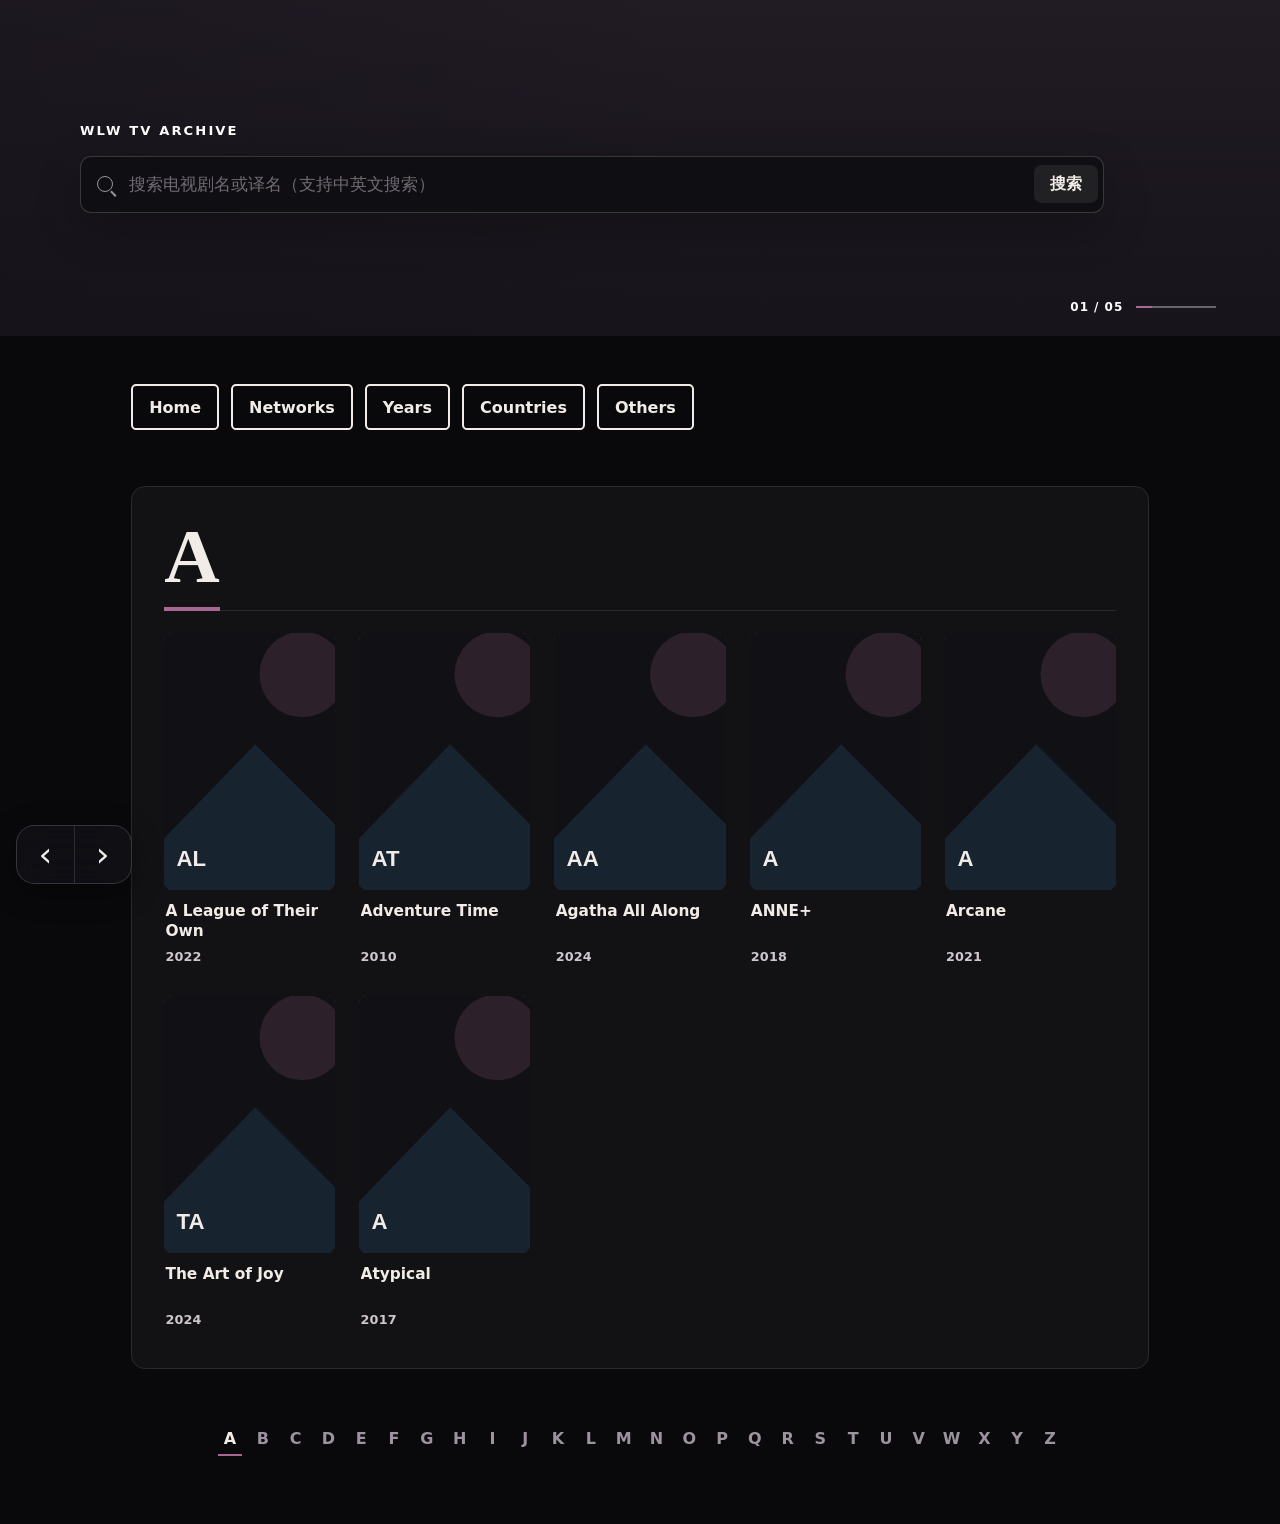
==== alphabet.html @ 70e63bc9 "Add files via upload" ====
<!doctype html>
<html lang="zh-CN">
  <head>
    <meta charset="UTF-8" />
    <meta name="viewport" content="width=device-width, initial-scale=1.0" />
    <meta
      name="description"
      content="按首字母浏览 WLW TV Archive。"
    />
    <title>按首字母 · WLW TV Archive</title>
    <link
      rel="icon"
      type="image/svg+xml"
      href="data:image/svg+xml,%3Csvg xmlns='http://www.w3.org/2000/svg' viewBox='0 0 64 64'%3E%3Crect width='64' height='64' rx='12' fill='%23131118'/%3E%3Cpath d='M14 20h36v27H14z' fill='%23f05278'/%3E%3Cpath d='M20 14l7 10m5-10 7 10m5-10 6 9' stroke='%23f7f3ee' stroke-width='5'/%3E%3C/svg%3E"
    />
    <link rel="stylesheet" href="./styles.css" />
  </head>

  <body>
    <header class="hero" id="hero">
      <div class="hero-shade"></div>

      <div class="hero-content">
        <p class="eyebrow">WLW TV ARCHIVE</p>
        <h1 class="sr-only">按首字母浏览 WLW 电视剧</h1>

        <form class="search" id="search-form" role="search" autocomplete="off">
          <label class="sr-only" for="tv-search">搜索电视剧</label>
          <span class="search-icon" aria-hidden="true"></span>

          <input
            id="tv-search"
            type="search"
            placeholder="搜索电视剧名或译名（支持中英文搜索）"
            aria-controls="search-results"
            aria-expanded="false"
          />

          <button type="submit">搜索</button>

          <div
            class="search-results"
            id="search-results"
            role="listbox"
            hidden
          ></div>
        </form>
      </div>

      <div class="slide-status" aria-label="背景图片轮播">
        <span id="slide-count">01 / 05</span>
        <div class="slide-line">
          <span id="slide-progress"></span>
        </div>
      </div>
    </header>

    <main>
      <nav class="view-switcher" aria-label="其他浏览方式">
        <a class="outline-button" href="./index.html">Home</a>
        <a class="outline-button" href="./networks.html">Networks</a>
        <a class="outline-button" href="./year.html">Years</a>
        <a class="outline-button" href="./countries.html">Countries</a>
        <a class="outline-button" href="./others.html">Others</a>
      </nav>

      <section class="catalog" aria-labelledby="catalog-title">
        <div class="catalog-heading">
          <h2 id="catalog-title">A</h2>
        </div>

        <div class="movie-grid" id="movie-grid"></div>
      </section>

      <nav class="alphabet-pagination" aria-label="按首字母浏览">
        <div class="alphabet-track" id="alphabet-track"></div>
      </nav>
    </main>

    <template id="movie-card-template">
      <article class="movie-card">
        <a class="poster-link" href="#">
          <img class="poster" src="" alt="" />
          <span class="poster-placeholder" aria-hidden="true">IMAGE</span>
        </a>

        <div class="movie-copy">
          <h3><a href="#"></a></h3>
          <p class="movie-meta"></p>
        </div>
      </article>
    </template>

    <script src="./catalog-data.js"></script>
    <script src="./movie-metadata.js"></script>
    <script src="./tmdb-details.generated.js"></script>
    <script src="./movie-data-utils.js"></script>
    <script src="./alphabet.js"></script>
    <script src="./history-nav.js"></script>
  </body>
</html>
---- styles.css ----
:root {
  --ink: #f1ece7;
  --paper: #09080b;
  --muted: #9c939f;
  --line: #2b2830;
  --accent: #a76891;
  --accent-dark: #875572;
  --utility-blue: #1f4157;
  --card: #111015;
  --content-max: 70rem;
  color-scheme: dark;
  font-family: Inter, ui-sans-serif, system-ui, -apple-system, BlinkMacSystemFont, "Segoe UI", sans-serif;
}

* { box-sizing: border-box; }

html { scroll-behavior: smooth; background:#000; }

body {
  margin: 0;
  color: var(--ink);
  background: var(--paper);
}

a { color: inherit; }

button, input { font: inherit; }

.sr-only {
  position: absolute;
  width: 1px;
  height: 1px;
  padding: 0;
  margin: -1px;
  overflow: hidden;
  clip: rect(0, 0, 0, 0);
  white-space: nowrap;
  border: 0;
}

.hero {
  position: relative;
  min-height: 21rem;
  display: grid;
  place-items: center;
  padding: 2.5rem clamp(0.75rem, 2vw, 1.5rem);
  isolation: isolate;
  overflow: visible;
  z-index: 10;
  background-color: #29212a;
  background-position: center;
  background-size: cover;
  transition: background-image 700ms ease;
  touch-action: pan-y;
}

.hero.is-swipe-left { animation: hero-swipe-left 360ms ease-out; }
.hero.is-swipe-right { animation: hero-swipe-right 360ms ease-out; }

@keyframes hero-swipe-left {
  from { background-position: 56% center; }
  to { background-position: 50% center; }
}

@keyframes hero-swipe-right {
  from { background-position: 44% center; }
  to { background-position: 50% center; }
}

.hero-shade {
  position: absolute;
  inset: 0;
  z-index: -1;
  background:
    linear-gradient(180deg, rgba(19, 17, 24, 0.3), rgba(19, 17, 24, 0.78)),
    linear-gradient(90deg, rgba(19, 17, 24, 0.35), transparent 55%);
}

.hero-content {
  width: min(100%, var(--content-max, 68rem));
  margin: 0 auto;
}

.eyebrow {
  margin: 0 0 1.1rem;
  color: #fff;
  font-size: 0.82rem;
  font-weight: 800;
  letter-spacing: 0.16em;
}

.search {
  position: relative;
  z-index: 30;
  display: grid;
  grid-template-columns: auto minmax(0, 1fr) auto;
  align-items: center;
  width: min(100%, 64rem);
  min-height: 3.55rem;
  border: 1px solid rgba(241, 236, 231, 0.18);
  border-radius: 0.68rem;
  background: rgba(15, 14, 18, 0.86);
  box-shadow: 0 1rem 2.8rem rgba(0, 0, 0, 0.24);
  backdrop-filter: blur(16px);
}

.search:focus-within {
  border-color: rgba(241, 236, 231, 0.34);
  outline: none;
}

.search-icon {
  width: 1rem;
  height: 1rem;
  margin-left: 1rem;
  border: 1.5px solid var(--muted);
  border-radius: 50%;
  position: relative;
}

.search-icon::after {
  content: "";
  position: absolute;
  width: 0.46rem;
  height: 1.5px;
  right: -0.36rem;
  bottom: -0.17rem;
  background: var(--muted);
  transform: rotate(45deg);
}

.search input {
  min-width: 0;
  padding: 0.88rem 1rem;
  border: 0;
  outline: 0;
  color: var(--ink);
  background: transparent;
  font-size: clamp(.96rem, 1.4vw, 1.08rem);
}

.search input::placeholder {
  color: #716a74;
  opacity: 1;
}

.search button {
  align-self: center;
  min-height: 2.35rem;
  margin: 0.32rem;
  padding: 0 1rem;
  border: 0;
  border-radius: 0.46rem;
  color: var(--ink);
  background: rgba(241, 236, 231, 0.08);
  cursor: pointer;
  font-weight: 700;
}

.search button:hover,
.search button:focus-visible {
  background: rgba(241, 236, 231, 0.14);
  outline: none;
}

.search-results {
  position: absolute;
  z-index: 100;
  top: calc(100% + 0.55rem);
  left: 0;
  right: 0;
  max-height: 22rem;
  overflow-y: auto;
  border: 1px solid rgba(241, 236, 231, 0.12);
  border-radius: 0.62rem;
  background: rgba(15, 14, 18, 0.98);
  box-shadow: 0 1.25rem 3rem rgba(0, 0, 0, 0.36);
  backdrop-filter: blur(18px);
}

.search-result {
  display: flex;
  justify-content: space-between;
  align-items: center;
  gap: 1.4rem;
  padding: 1rem 1.15rem;
  text-decoration: none;
  border-bottom: 1px solid rgba(241, 236, 231, 0.08);
}

.search-result:last-child { border-bottom: 0; }

.search-result:hover,
.search-result:focus-visible {
  background: rgba(167, 104, 145, 0.08);
  outline: 0;
}

.search-result span:first-child {
  color: var(--ink);
  font-weight: 650;
}

.search-result span:last-child {
  color: var(--muted);
  font-size: .8rem;
}

.empty-result {
  padding: 1rem 1.15rem;
  color: var(--muted);
}

.slide-status {
  position: absolute;
  right: clamp(1rem, 5vw, 5rem);
  bottom: 1.4rem;
  display: flex;
  align-items: center;
  gap: 0.8rem;
  color: white;
  font-size: 0.75rem;
  font-weight: 750;
  letter-spacing: 0.08em;
}

.slide-line { width: 5rem; height: 2px; background: rgba(255,255,255,.35); }
.slide-line span { display: block; width: 20%; height: 100%; background: var(--accent); transition: transform 600ms ease; transform-origin: left; }

main { position: relative; z-index: 1; width: min(var(--content-max), 100%); margin: 0 auto; padding: 0 clamp(1rem, 4vw, 4rem) 4rem; }

.view-switcher {
  display: flex;
  flex-wrap: nowrap;
  gap: 0.75rem;
  margin: 3rem 0 3.5rem;
  overflow-x: auto;
  scrollbar-width: none;
  -webkit-overflow-scrolling: touch;
}
.view-switcher::-webkit-scrollbar { display:none; }

.outline-button {
  flex: 0 0 auto;
  width: fit-content;
  padding: 0.72rem 1rem;
  border: 2px solid var(--ink);
  border-radius: 0.32rem;
  text-decoration: none;
  font-weight: 720;
  background: transparent;
}

.outline-button:hover, .outline-button:focus-visible { color: var(--paper); background: var(--ink); outline: none; }

.catalog {
  padding: clamp(1.1rem, 3vw, 2rem);
  border: 1px solid var(--line);
  border-radius: 0.85rem;
  background: rgba(255,255,255,.035);
}

.catalog-heading {
  display: flex;
  justify-content: space-between;
  align-items: baseline;
  margin-bottom: 1.4rem;
  border-bottom: 1px solid var(--line);
}

.catalog-heading h2 {
  margin: 0 0 -1px;
  padding: 0 0 0.7rem;
  border-bottom: 4px solid var(--accent);
  font-family: Georgia, "Times New Roman", serif;
  font-size: clamp(2.8rem, 6vw, 4.8rem);
  line-height: 1;
}

.catalog-heading p { color: var(--muted); font-size: 0.9rem; }

.movie-grid {
  display: grid;
  grid-template-columns: repeat(2, minmax(0, 1fr));
  gap: clamp(0.8rem, 2vw, 1.5rem);
}

@media (min-width: 600px) {
  .movie-grid {
    grid-template-columns: repeat(3, minmax(0, 1fr));
  }
}

@media (min-width: 760px) {
  .movie-grid {
    grid-template-columns: repeat(4, minmax(0, 1fr));
  }
}

@media (min-width: 1024px) {
  .movie-grid {
    grid-template-columns: repeat(5, minmax(0, 1fr));
  }
}

@media (min-width: 1440px) {
  .movie-grid {
    grid-template-columns: repeat(6, minmax(0, 1fr));
  }
}

.empty-letter { grid-column:1/-1; margin:0; padding:4rem 1rem; text-align:center; color:var(--muted); }

.movie-card { min-width: 0; }

.poster-link {
  position: relative;
  display: block;
  aspect-ratio: 2 / 3;
  overflow: hidden;
  border-radius: 0.5rem;
  background: #241d26;
}

.poster {
  position: relative;
  z-index: 1;
  width: 100%;
  height: 100%;
  object-fit: cover;
  transition: transform 260ms ease;
}

.poster-link:hover .poster { transform: scale(1.035); }

.poster-placeholder {
  position: absolute;
  inset: 0;
  display: grid;
  place-items: center;
  color: rgba(255,255,255,.55);
  border: 1px solid rgba(255,255,255,.14);
  font-size: 0.72rem;
  font-weight: 800;
  letter-spacing: 0.15em;
}

.movie-copy { min-height:5.15rem; padding:.72rem .08rem .15rem; }
.movie-copy h3 { margin:0; min-height:2.6em; font-size:.96rem; line-height:1.3; }
.movie-copy h3 a {
  display:-webkit-box;
  overflow:hidden;
  -webkit-box-orient:vertical;
  -webkit-line-clamp:2;
  text-decoration:none;
}
.movie-copy h3 a:hover { color: var(--accent-dark); }

.movie-meta {
  margin:.38rem 0 0;
  overflow:hidden;
  color:var(--muted);
  line-height:1.35;
}

.movie-year {
  display: block;
  color: #cfc6ce;
  font-family:
    system-ui,
    -apple-system,
    BlinkMacSystemFont,
    "Segoe UI",
    Arial,
    sans-serif;
  font-size: .8rem;
  font-weight: 600;
  letter-spacing: .01em;
}

.movie-genres {
  display: block;
  margin-top: .12rem;
  overflow: hidden;
  color: #88808b;
  font-family:
    system-ui,
    -apple-system,
    BlinkMacSystemFont,
    "Segoe UI",
    Arial,
    sans-serif;
  font-size: .72rem;
  font-weight: 600;
  letter-spacing: .01em;
  text-overflow: ellipsis;
  white-space: nowrap;
}

.alphabet-pagination {
  display: flex;
  align-items: center;
  justify-content: center;
  gap: 0.5rem;
  margin-top: 3.2rem;
}

.alphabet-track { display:flex; gap:.5rem; overflow-x:auto; padding:.25rem; scrollbar-width:none; scroll-behavior:smooth; }
.alphabet-track::-webkit-scrollbar { display:none; }
.history-nav { position:fixed; z-index:200; left:max(1rem,env(safe-area-inset-left)); bottom:max(1rem,env(safe-area-inset-bottom)); display:flex; overflow:hidden; border:1px solid rgba(255,255,255,.16); border-radius:1.15rem; background:rgba(17,16,22,.88); box-shadow:0 .5rem 1.8rem rgba(0,0,0,.4); backdrop-filter:blur(1rem); }
.history-nav button { display:grid; place-items:center; width:3.55rem; height:3.55rem; padding:0; border:0; color:var(--ink); background:transparent; cursor:pointer; font-size:2.15rem; line-height:1; }
.history-nav button+button { border-left:1px solid rgba(255,255,255,.12); }
.history-nav button:hover,.history-nav button:focus-visible { color:var(--paper); background:var(--ink); outline:none; }

.letter-button {
  display:inline-flex;
  align-items:center;
  justify-content:center;
  min-width:1.55rem;
  min-height:2rem;
  padding:.28rem .18rem .34rem;
  border:0;
  border-bottom:1px solid transparent;
  border-radius:0;
  color:var(--muted);
  background:transparent;
  text-decoration:none;
  font-weight:760;
}

.letter-button:hover,
.letter-button:focus-visible {
  color:var(--ink);
  border-bottom-color:rgba(241,236,231,.34);
  outline:none;
}

.letter-button.active,
.letter-button[aria-current="page"] {
  color:var(--ink);
  border-bottom:2px solid var(--accent);
  background:transparent;
}
.pagination-gap { width: 1.25rem; text-align: center; font-weight: 800; }

@media (max-width: 62rem) {
  .movie-grid { grid-template-columns: repeat(3, minmax(0, 1fr)); }
}

@media (max-width: 38rem) {
  .hero { min-height: 18rem; padding-inline: 1rem; }
  .eyebrow { margin-bottom: 0.8rem; }
  .search { min-height: 4rem; grid-template-columns: auto 1fr; }
  .search-icon { margin-left: 1rem; }
  .search input { padding-inline: 0.9rem; }
  .search button { grid-column: 1 / -1; min-height: 2.8rem; margin-top: 0; }
  .slide-status { right: 1rem; }
  .view-switcher { margin: 2.2rem 0 2.7rem; padding-bottom:.2rem; }
  .catalog { padding: 0.8rem; }
  .movie-grid { grid-template-columns: repeat(2, minmax(0, 1fr)); gap: 1rem 0.75rem; }
  .movie-copy h3 { font-size: 0.95rem; }
  .alphabet-pagination, .alphabet-track { gap: 0.38rem; }
  .letter-button { width: 2.8rem; min-width:2.8rem; }
  .history-nav button { width:3.2rem; height:3.2rem; }
}

@media (prefers-reduced-motion: reduce) {
  *, *::before, *::after { scroll-behavior: auto !important; transition-duration: 0.01ms !important; }
}

/* ================================================================
   HOME DIRECTORY
   The homepage now displays the genre crystal buttons directly.
   countries.css supplies the crystal-button appearance.
   ================================================================ */

.home-genre-directory {
  margin: 0 0 4rem;
}

.home-genre-directory .region-field {
  margin-top: 0;
}

.network-directory {
  display:grid;
  grid-template-columns:repeat(2,minmax(0,1fr));
  gap:.85rem;
}
.network-button {
  display:grid;
  grid-template-columns:3.5rem minmax(0,1fr);
  grid-template-rows:auto auto;
  align-items:center;
  min-height:6.5rem;
  padding:1rem;
  border:1px solid var(--line);
  border-radius:.8rem;
  background:var(--card);
  text-decoration:none;
}
.network-button:hover,.network-button:focus-visible { border-color:var(--accent); outline:none; }
.network-button img { grid-row:1/3; width:2.8rem; max-height:2.8rem; object-fit:contain; filter:brightness(0) invert(1); }
.network-button span { font-size:1rem; font-weight:760; }
.network-button small { color:var(--muted); }
.country-empty { grid-column:1/-1; color:var(--muted); text-align:center; }

@media (min-width:760px) {
  .network-directory { grid-template-columns:repeat(3,minmax(0,1fr)); }
}
@media (min-width:1100px) {
  .network-directory { grid-template-columns:repeat(4,minmax(0,1fr)); }
}

/* 2026 aesthetic pass */
@media (max-width: 38rem) {
  .view-switcher {
    gap:.5rem;
  }

  .outline-button {
    padding:.52rem .72rem;
    font-size:.78rem;
    border-color:rgba(241,236,231,.28);
  }

  .search {
    grid-template-columns:auto minmax(0,1fr) auto;
    min-height:3.35rem;
    width:100%;
  }

  .search input {
    padding:.78rem .72rem;
    font-size:.92rem;
  }

  .search button {
    grid-column:auto;
    min-height:2.15rem;
    margin:.28rem;
    padding:0 .72rem;
    font-size:.78rem;
  }

  .letter-button {
    min-width:1.35rem;
    min-height:1.9rem;
    padding-inline:.12rem;
  }
}
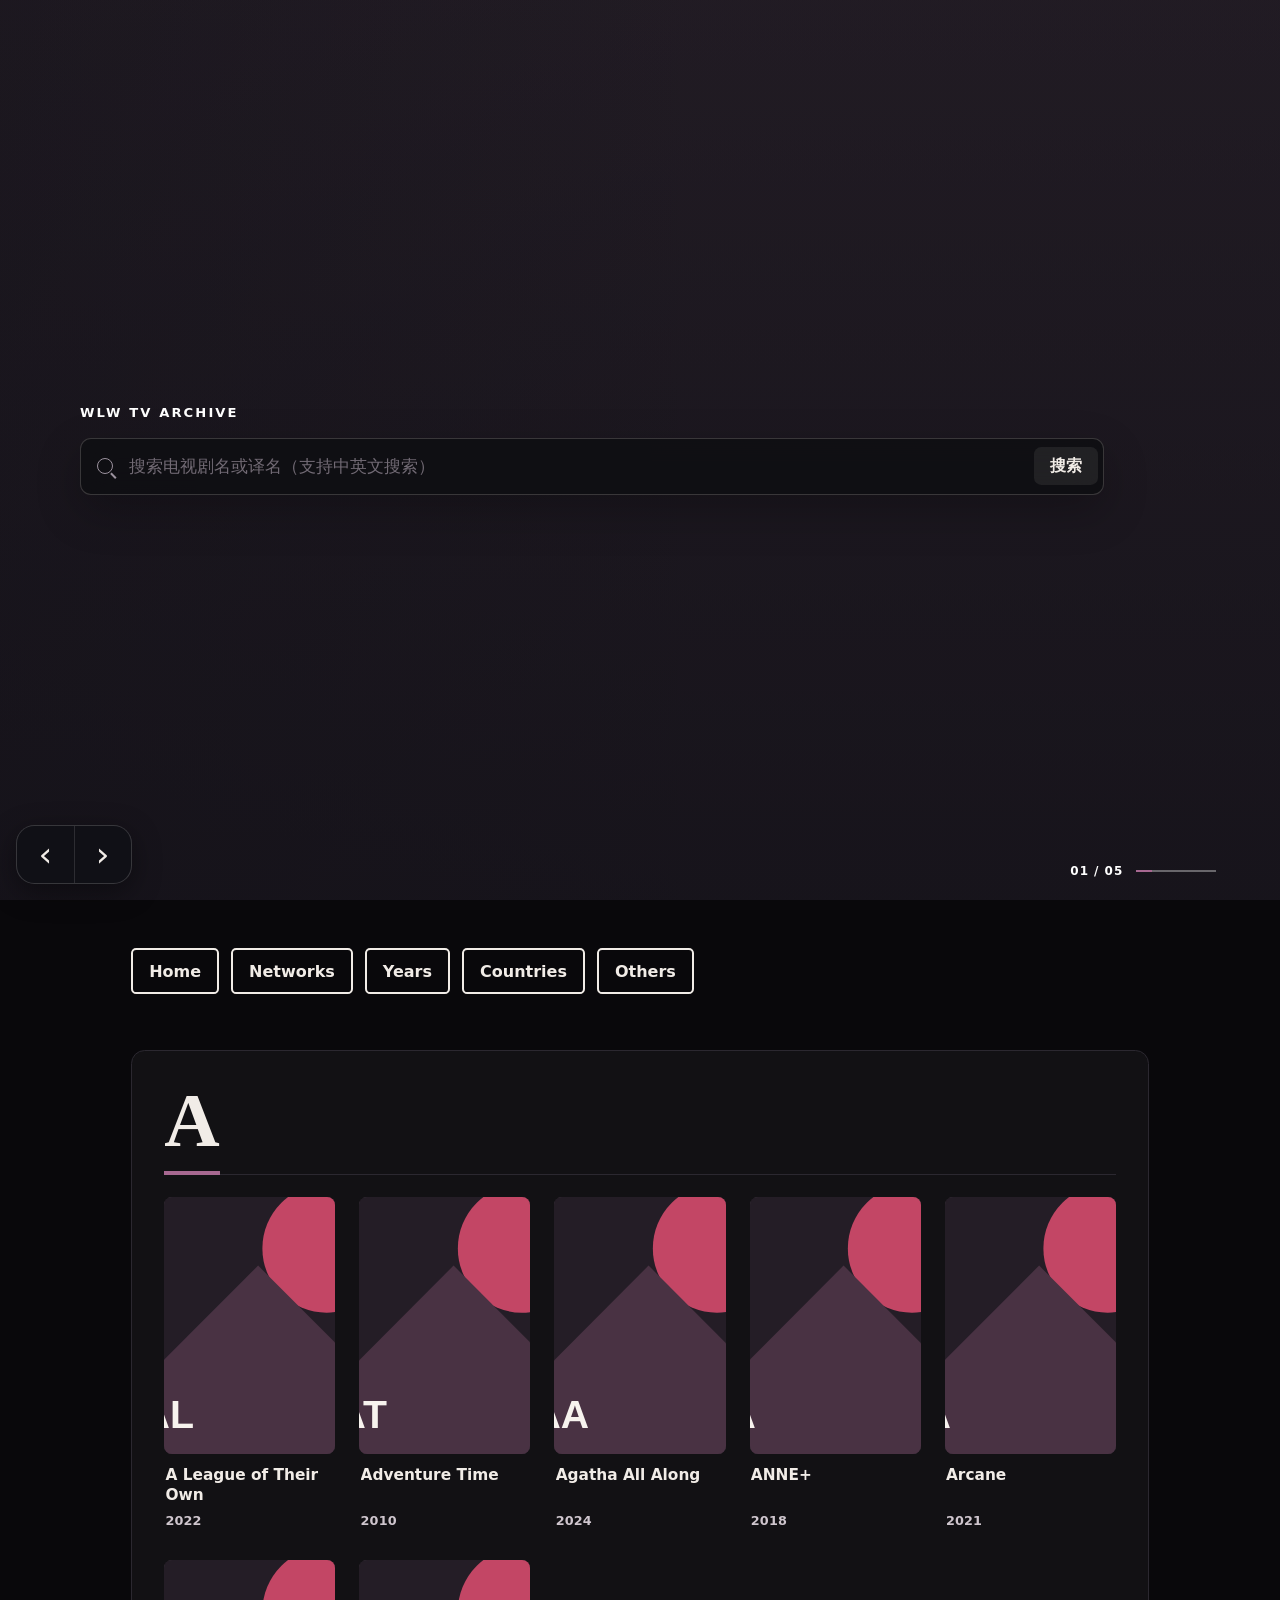
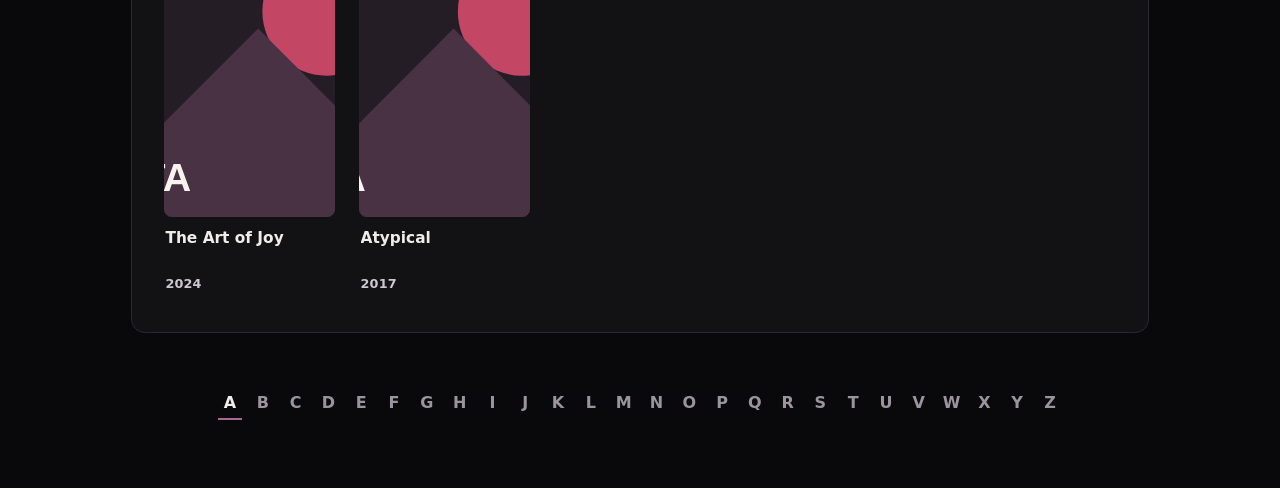
==== commit 1d6be742: "Add files via upload" ====
--- a/alphabet.html
+++ b/alphabet.html
@@ -8,11 +8,7 @@
       content="按首字母浏览 WLW TV Archive。"
     />
     <title>按首字母 · WLW TV Archive</title>
-    <link
-      rel="icon"
-      type="image/svg+xml"
-      href="data:image/svg+xml,%3Csvg xmlns='http://www.w3.org/2000/svg' viewBox='0 0 64 64'%3E%3Crect width='64' height='64' rx='12' fill='%23131118'/%3E%3Cpath d='M14 20h36v27H14z' fill='%23f05278'/%3E%3Cpath d='M20 14l7 10m5-10 7 10m5-10 6 9' stroke='%23f7f3ee' stroke-width='5'/%3E%3C/svg%3E"
-    />
+    <link rel="icon" type="image/svg+xml" href="./assets/tv-icon.svg">
     <link rel="stylesheet" href="./styles.css" />
   </head>
 
--- a/styles.css
+++ b/styles.css
@@ -40,7 +40,7 @@
 
 .hero {
   position: relative;
-  min-height: 21rem;
+  min-height: 100svh;
   display: grid;
   place-items: center;
   padding: 2.5rem clamp(0.75rem, 2vw, 1.5rem);
@@ -199,6 +199,14 @@
 .search-result span:first-child {
   color: var(--ink);
   font-weight: 650;
+}
+
+.search-result span:first-child small {
+  display: block;
+  margin-top: .2rem;
+  color: var(--muted);
+  font-size: .76rem;
+  font-weight: 500;
 }
 
 .search-result span:last-child {
@@ -448,7 +456,7 @@
 }
 
 @media (max-width: 38rem) {
-  .hero { min-height: 18rem; padding-inline: 1rem; }
+  .hero { min-height: clamp(28rem, 72svh, 38rem); padding-inline: 1rem; }
   .eyebrow { margin-bottom: 0.8rem; }
   .search { min-height: 4rem; grid-template-columns: auto 1fr; }
   .search-icon { margin-left: 1rem; }
